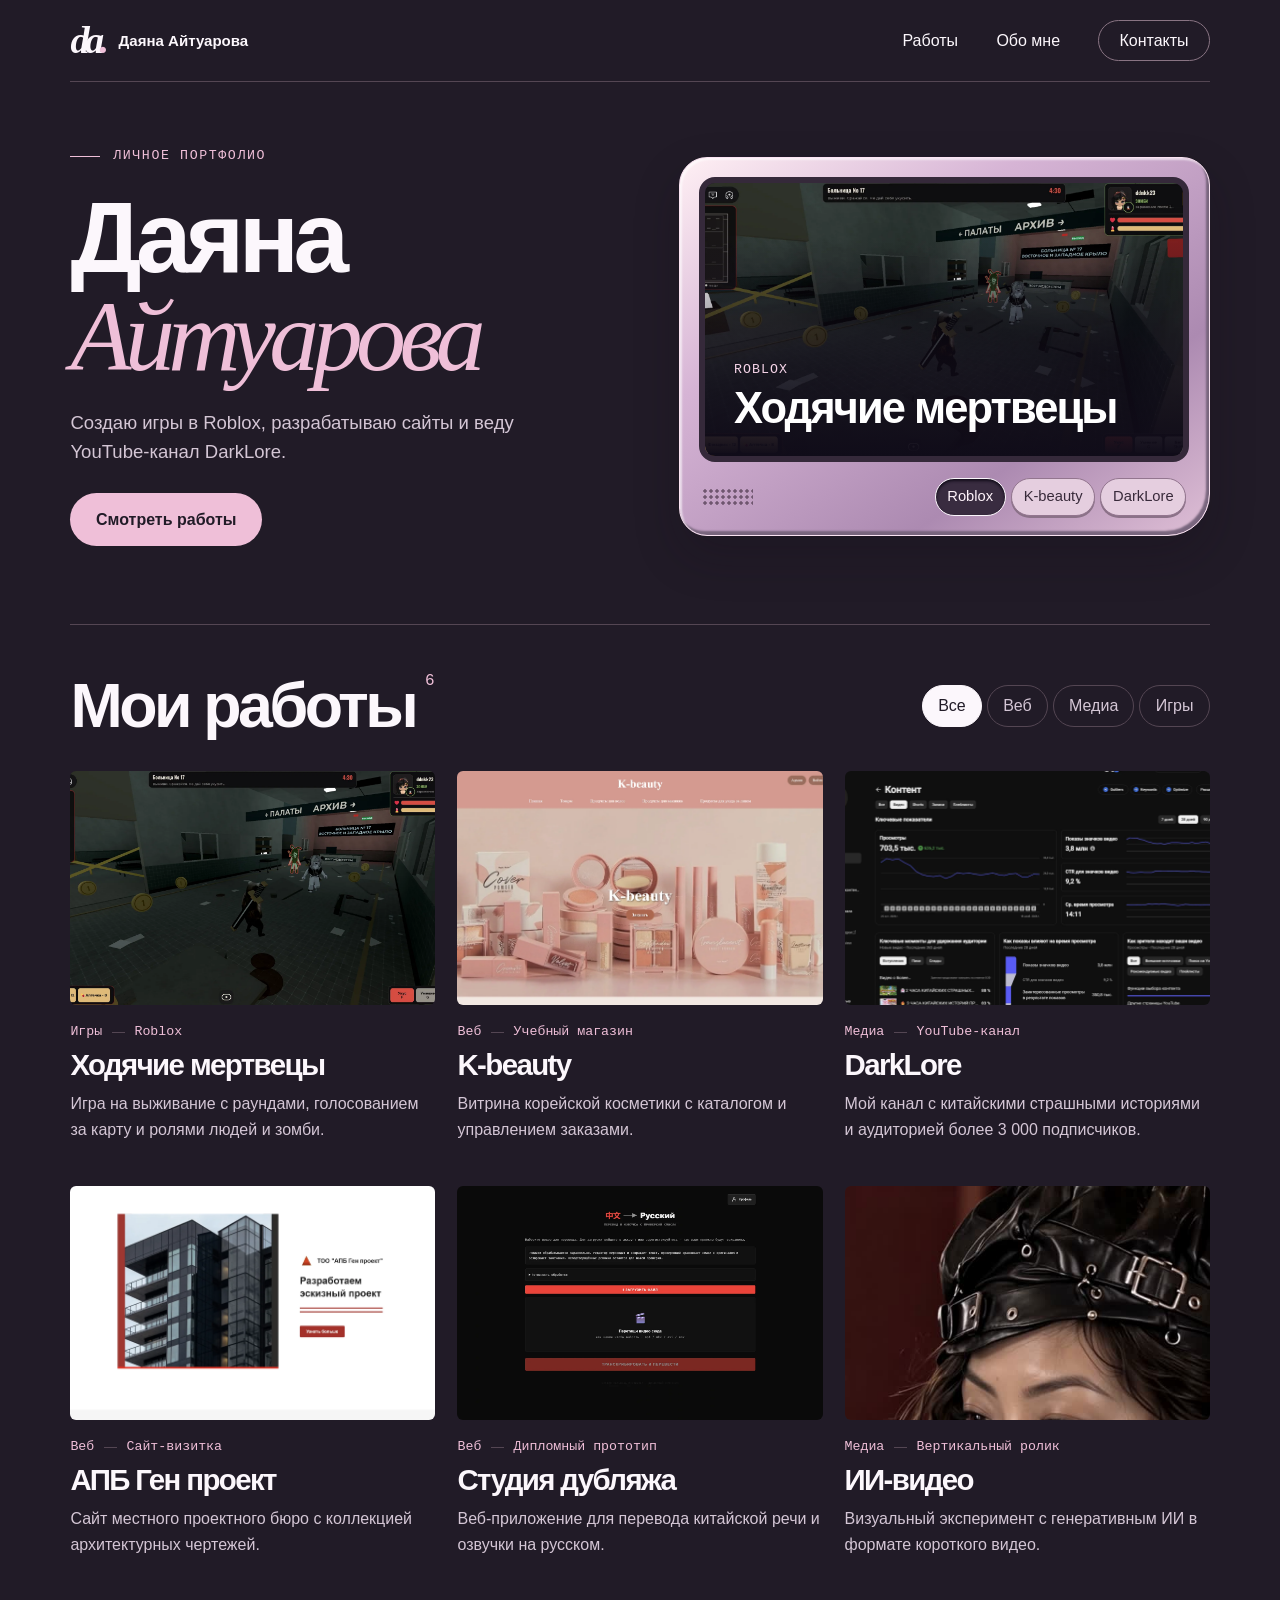
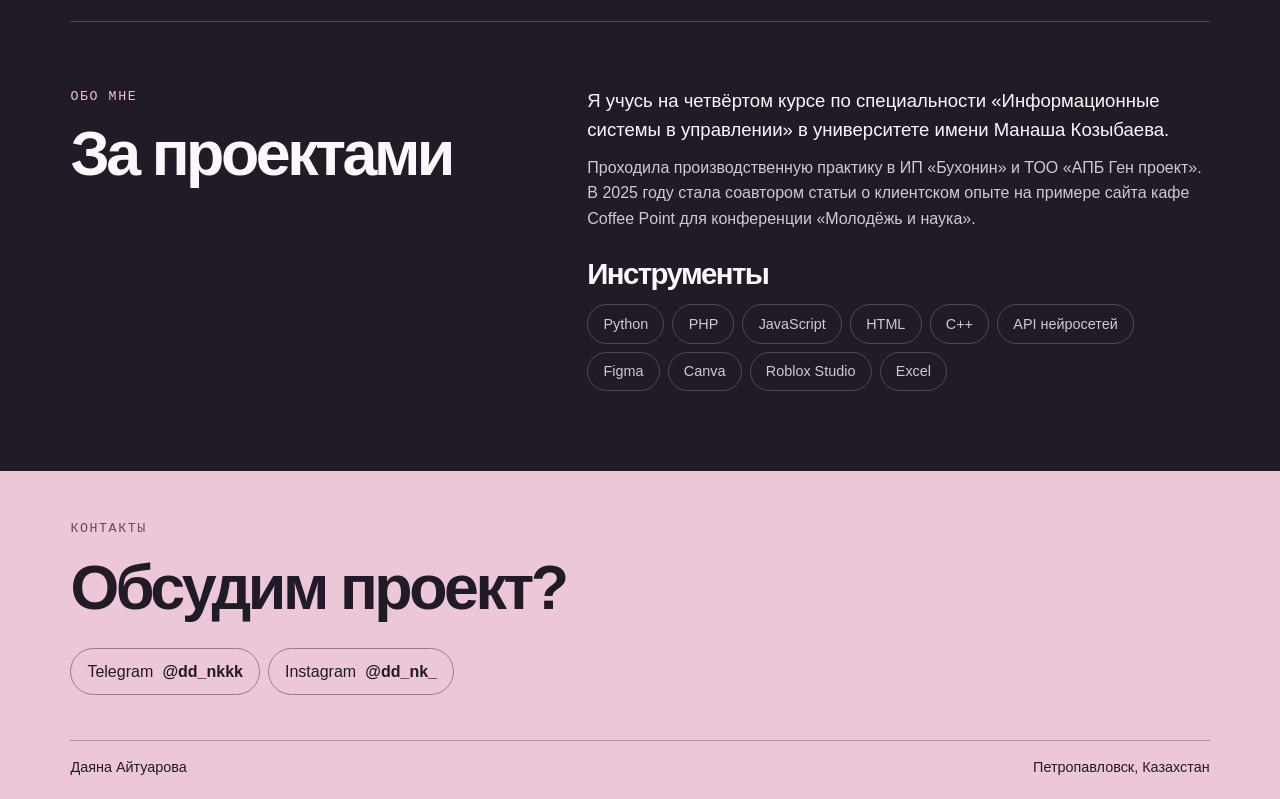
==== index.html @ 72740b99 "Опубликовать портфолио Даяны Айтуаровой" ====
<!doctype html><html lang="ru"><head><meta charset="utf-8"><meta name="viewport" content="width=device-width,initial-scale=1"><meta name="theme-color" content="#211b27"><title>Портфолио · Даяна Айтуарова</title><meta name="description" content="Портфолио Даяны Айтуаровой. Сайты, видео и игры."><link rel="stylesheet" href="style.css"></head><body id="top"><a class="skip" href="#main">К содержанию</a><header><a class="brand" href="#top" aria-label="Даяна Айтуарова, главная"><b>da<span>.</span></b><span>Даяна Айтуарова</span></a><nav aria-label="Основная навигация"><a href="#work">Работы</a><a href="#about">Обо мне</a><a class="nav-contact" href="#contact">Контакты</a></nav></header><main class="wrap" id="main"><section class="hero">
  <div class="hero-copy"><div class="eyebrow"><i></i> Личное портфолио</div><h1>Даяна<br><em>Айтуарова</em></h1>
    <p>Создаю игры в Roblox, разрабатываю сайты и веду YouTube-канал DarkLore.</p>
    <a class="btn" href="#work">Смотреть работы</a></div>
  <section class="showcase" aria-label="Избранные проекты">
    <div class="show-screen">
  <a class="show-frame theme-game" id="feature-0" href="walking-dead.html" >
    <img src="hospital.webp" alt="">
    <div class="frame-title"><small>Roblox</small><strong>Ходячие мертвецы</strong></div>
  </a>
  <a class="show-frame theme-beauty" id="feature-1" href="k-beauty.html" hidden>
    <img src="beauty.webp" alt="">
    <div class="frame-title"><small>Учебный магазин</small><strong>K-beauty</strong></div>
  </a>
  <a class="show-frame theme-channel" id="feature-2" href="darklore.html" hidden>
    <img src="youtube.webp" alt="">
    <div class="frame-title"><small>YouTube-канал</small><strong>DarkLore</strong></div>
  </a></div>
    <div class="show-dock"><div class="speaker" aria-hidden="true"></div><div class="switches" role="group" aria-label="Выбрать проект" hidden>
  <button type="button" aria-controls="feature-0" aria-pressed="true">Roblox</button>
  <button type="button" aria-controls="feature-1" aria-pressed="false">K-beauty</button>
  <button type="button" aria-controls="feature-2" aria-pressed="false">DarkLore</button></div></div>
  </section></section><section id="work"><div class="work-head"><h2>Мои работы<sup>6</sup></h2><div class="filters" aria-label="Фильтр проектов" hidden><button type="button" aria-pressed="true" data-filter="Все">Все</button><button type="button" aria-pressed="false" data-filter="Веб">Веб</button><button type="button" aria-pressed="false" data-filter="Медиа">Медиа</button><button type="button" aria-pressed="false" data-filter="Игры">Игры</button></div></div><div class="grid"><article data-kind="Игры"><a class="card" href="walking-dead.html"><div class="thumb walking-dead"><img loading="lazy" src="hospital.webp" alt=""></div><div class="meta">Игры <i></i> Roblox</div><h3>Ходячие мертвецы</h3><p>Игра на выживание с раундами, голосованием за карту и ролями людей и зомби.</p></a></article><article data-kind="Веб"><a class="card" href="k-beauty.html"><div class="thumb k-beauty"><img loading="lazy" src="beauty.webp" alt=""></div><div class="meta">Веб <i></i> Учебный магазин</div><h3>K-beauty</h3><p>Витрина корейской косметики с каталогом и управлением заказами.</p></a></article><article data-kind="Медиа"><a class="card" href="darklore.html"><div class="thumb darklore"><img loading="lazy" src="youtube.webp" alt=""></div><div class="meta">Медиа <i></i> YouTube-канал</div><h3>DarkLore</h3><p>Мой канал с китайскими страшными историями и аудиторией более 3 000 подписчиков.</p></a></article><article data-kind="Веб"><a class="card" href="gen-proekt.html"><div class="thumb gen-proekt"><img loading="lazy" src="arch.webp" alt=""></div><div class="meta">Веб <i></i> Сайт-визитка</div><h3>АПБ Ген проект</h3><p>Сайт местного проектного бюро с коллекцией архитектурных чертежей.</p></a></article><article data-kind="Веб"><a class="card" href="dubbing.html"><div class="thumb dubbing"><img loading="lazy" src="dub.webp" alt=""></div><div class="meta">Веб <i></i> Дипломный прототип</div><h3>Студия дубляжа</h3><p>Веб-приложение для перевода китайской речи и озвучки на русском.</p></a></article><article data-kind="Медиа"><a class="card" href="ai-film.html"><div class="thumb ai-film"><img loading="lazy" src="film.jpg" alt=""></div><div class="meta">Медиа <i></i> Вертикальный ролик</div><h3>ИИ-видео</h3><p>Визуальный эксперимент с генеративным ИИ в формате короткого видео.</p></a></article></div></section><section id="about" class="about"><div><div class="eyebrow">Обо мне</div><h2>За проектами</h2></div><div><p class="intro">Я учусь на четвёртом курсе по специальности «Информационные системы в управлении» в университете имени Манаша Козыбаева.</p><p>Проходила производственную практику в ИП «Бухонин» и ТОО «АПБ Ген проект». В 2025 году стала соавтором статьи о клиентском опыте на примере сайта кафе Coffee Point для конференции «Молодёжь и наука».</p><h3>Инструменты</h3><div class="tags"><span>Python</span><span>PHP</span><span>JavaScript</span><span>HTML</span><span>C++</span><span>API нейросетей</span><span>Figma</span><span>Canva</span><span>Roblox Studio</span><span>Excel</span></div></div></section></main><script src="filter.js"></script><footer id="contact"><div class="wrap"><div class="eyebrow">Контакты</div><h2>Обсудим проект?</h2><div class="contacts"><a href="https://t.me/dd_nkkk">Telegram <b>@dd_nkkk</b></a><a href="https://www.instagram.com/dd_nk_/">Instagram <b>@dd_nk_</b></a></div><div class="sign">Даяна Айтуарова <span>Петропавловск, Казахстан</span></div></div></footer></body></html>
---- style.css ----
:root{--ink:#211b27;--text:#fcf7fc;--muted:#d4c6d5;--pink:#efbfd8;--line:#544653;color-scheme:dark}
*{box-sizing:border-box}
body{background:var(--ink);color:var(--text);margin:0;font:1rem/1.6 Inter,"Segoe UI",Arial,sans-serif}
a{color:inherit;text-decoration:none}
a:focus-visible,button:focus-visible,video:focus-visible{outline:3px solid #e58efb;outline-offset:5px}
.skip{position:absolute;left:1rem;top:-5rem;background:white;color:black;padding:1rem;z-index:9}
.skip:focus{top:.5rem}
.wrap,header{width:min(1280px,89%);margin:auto}
header,.brand,nav,.meta,.eyebrow,.contacts,.work-head,.filters,.tags,.sign{display:flex;align-items:center}
header{justify-content:space-between;padding:20px 0;border-bottom:1px solid var(--line)}
.brand{gap:14px;font-size:.94rem;font-weight:600}
.brand b,.seal{font:italic bold 2.4rem/1 Georgia,serif;letter-spacing:-.12em}
.brand b span{color:var(--pink)}
nav{gap:clamp(1rem,3vw,3rem)}
nav a:hover,.back:hover{text-decoration:underline;text-underline-offset:5px}
.nav-contact{border:1px solid #897483;border-radius:3rem;padding:.43rem 1.25rem}
.hero{padding:64px 0 78px;display:grid;grid-template-columns:1.04fr 1fr;gap:5%;align-items:center}
.eyebrow,.meta,figcaption,small{font:500 .83rem/1.5 "IBM Plex Mono",Consolas,monospace}
.eyebrow{letter-spacing:.12em;text-transform:uppercase;gap:.8rem;color:var(--pink)}
.eyebrow i{width:30px;height:1px;background:currentColor}
h1,h2,h3,p,figure{margin:0}
h1,h2,h3{line-height:1.05;font-weight:550;letter-spacing:-.055em}
.hero h1{font-size:clamp(4rem,7.8vw,7.3rem);margin:23px 0;line-height:.98}
.hero em{font-family:"PT Serif",Georgia,serif;font-weight:400;color:var(--pink);letter-spacing:-.065em}
.hero-copy p,.intro{font-size:clamp(1.1rem,1.45vw,1.35rem);color:var(--muted);max-width:470px;line-height:1.55}
.btn{display:inline-block;margin-top:27px;background:var(--pink);color:var(--ink);border-radius:50px;padding:.85rem 1.6rem;font-weight:650}
.btn:hover{background:#ffe2f1}
.showcase{
  min-width:0;
  padding:clamp(12px,1.5vw,22px);
  background:linear-gradient(145deg,#fff0f4 0%,#d6b4d5 32%,#ac8ab1 72%,#dfbfd6);
  border:1px solid #fae3f2;
  border-radius:28px 28px 42px 28px;
  box-shadow:inset 2px 2px 2px #fff9, inset -3px -4px 2px #78657d, 0 20px 46px #130d193d;
}
.show-screen{overflow:hidden;border:6px solid #35293a;border-radius:16px;background:#211b27}
.show-frame{display:block;position:relative;aspect-ratio:1.75;isolation:isolate;overflow:hidden;color:white}
.show-frame img{width:100%;height:100%;object-fit:cover;display:block;transition:transform .45s}
.show-frame:hover img{transform:scale(1.035)}
.show-frame:focus-visible{outline-offset:-5px}
.show-frame::after{position:absolute;content:"";inset:0;background:linear-gradient(0deg,#100c19 0%,#17102188 38%,transparent 80%);z-index:0}
.frame-title{position:absolute;z-index:1;bottom:9%;left:6%;right:5%}
.frame-title small{display:block;color:#f4d3e7;letter-spacing:.08em;text-transform:uppercase}
.frame-title strong{display:block;font-size:clamp(1.5rem,3.4vw,3.2rem);line-height:1.08;letter-spacing:-.045em;margin-top:5px}
.show-dock{display:flex;justify-content:space-between;align-items:center;gap:8px;padding:16px 3px 0}
.speaker{width:clamp(20px,4vw,62px);height:18px;background:radial-gradient(circle,#6f566f 1.5px,transparent 1.8px) 0 0/6px 6px}
.switches{display:flex;gap:5px;flex-wrap:wrap}
.switches button{border:1px solid #93768f;color:#382a3a;background:#e5cedf;box-shadow:0 2px 0 #8b7288;padding:.4em .8em;font-size:.92rem}
.switches button[aria-pressed=true]{background:#392c40;color:#fff4fb;box-shadow:inset 0 2px 3px #110c19}
@media(prefers-reduced-motion:no-preference){.show-frame:not([hidden]){animation:screen-on .24s ease-out}@keyframes screen-on{from{opacity:.6}to{opacity:1}}}
#work,.about{border-top:1px solid var(--line);padding:48px 0 64px;scroll-margin-top:1rem}
h2{font-size:clamp(2.5rem,4.9vw,4.5rem)}
sup{font:500 1rem/1 Consolas,monospace;vertical-align:top;color:var(--pink);margin-left:.6rem}
.work-head,.sign{justify-content:space-between;gap:1rem;flex-wrap:wrap}
.filters{gap:5px;flex-wrap:wrap}
button,.tags span{background:none;color:var(--muted);border:1px solid var(--line);padding:.45rem .95rem;border-radius:2rem;font:inherit}
button{cursor:pointer}
button[aria-pressed=true]{background:var(--text);color:var(--ink);border-color:var(--text)}
[hidden]{display:none!important}
.grid{display:grid;grid-template-columns:repeat(3,minmax(0,1fr));gap:44px 22px;margin-top:32px}
.card{display:block}
.thumb{aspect-ratio:1.56;border-radius:6px;overflow:hidden;background:#29202c;display:grid;place-items:center}
.thumb img{display:block;width:100%;height:100%;object-fit:cover;transition:transform .3s}
.card:hover img{transform:scale(1.03)}
.thumb.ai-film img{object-position:50% 35%}
.meta{color:var(--pink);gap:.6rem;margin:17px 0 8px}
.meta i{width:13px;height:1px;background:var(--line)}
.card h3,.about h3{font-size:clamp(1.55rem,2.3vw,2.25rem)}
.card p,.about p{margin-top:10px;color:var(--muted)}
.about{display:grid;grid-template-columns:.85fr 1.15fr;gap:5%;padding:65px 0 80px}
.about h2{margin-top:14px}
.about .intro{max-width:100%;margin-top:0;color:var(--text)}
.about h3{margin:28px 0 14px}
.tags,.contacts{gap:8px;flex-wrap:wrap}
.tags span{font-size:.9rem}
footer{background:#ebc7d8;color:var(--ink);padding:48px 0 20px}
footer .eyebrow{color:#674858}footer h2{margin:16px 0 27px}
.contacts a{border:1px solid #977c8e;border-radius:3rem;padding:.6rem 1rem}
.contacts a:hover{background:#f9dfeb}
.contacts b{margin-left:.3rem}
.sign{border-top:1px solid #b092a3;margin-top:45px;padding-top:15px;font-size:.9rem}
.case{padding:34px 0 55px;max-width:1030px}
.back{text-decoration:underline;color:var(--muted)}
.case .meta{margin-top:48px}
.case h1{font-size:clamp(2.8rem,6.6vw,6rem)}
.case .intro{max-width:790px;margin:20px 0 14px}
.case figure{margin-top:38px}
.case figure img{display:block;width:100%;border-radius:6px}
figcaption{color:var(--muted);margin-top:8px}
.case video{display:block;width:min(100%,430px);max-height:78vh;margin:36px auto;background:#141116;border-radius:8px}
.case aside{margin:32px 0;padding:24px;background:#302634;border-radius:8px}
.case aside h2{font-size:2rem}.case aside p{color:var(--muted);margin:8px 0 20px}
.stats{display:grid;grid-template-columns:repeat(4,1fr);gap:16px}.stats b{display:block;color:var(--pink);font-size:1.8rem}
.next{display:block;border-top:1px solid var(--line);margin-top:50px;padding-top:25px;font-size:1.8rem}
.next small{display:block;color:var(--pink)}
@media(max-width:900px){.grid{grid-template-columns:repeat(2,minmax(0,1fr))}.hero{gap:3%;padding:48px 0}.hero h1{font-size:clamp(3.5rem,8.2vw,5rem)}}
@media(max-width:650px){.wrap,header{width:90%}.brand>span{display:none}header{padding:14px 0}nav{gap:14px;font-size:.92rem}.nav-contact{padding:.35rem .75rem}.hero{grid-template-columns:1fr;gap:30px;padding:38px 0}.hero h1{font-size:clamp(3.7rem,12vw,5.5rem)}.grid,.about{grid-template-columns:1fr}.grid{gap:32px}.about{gap:22px}.work-head{align-items:start}.stats{grid-template-columns:repeat(2,1fr)}.work-head h2{width:100%}.thumb{aspect-ratio:1.8}.case .meta{margin-top:30px}.tags span{padding:.32rem .7rem}}
@media(prefers-reduced-motion:reduce){*{transition:none!important}}
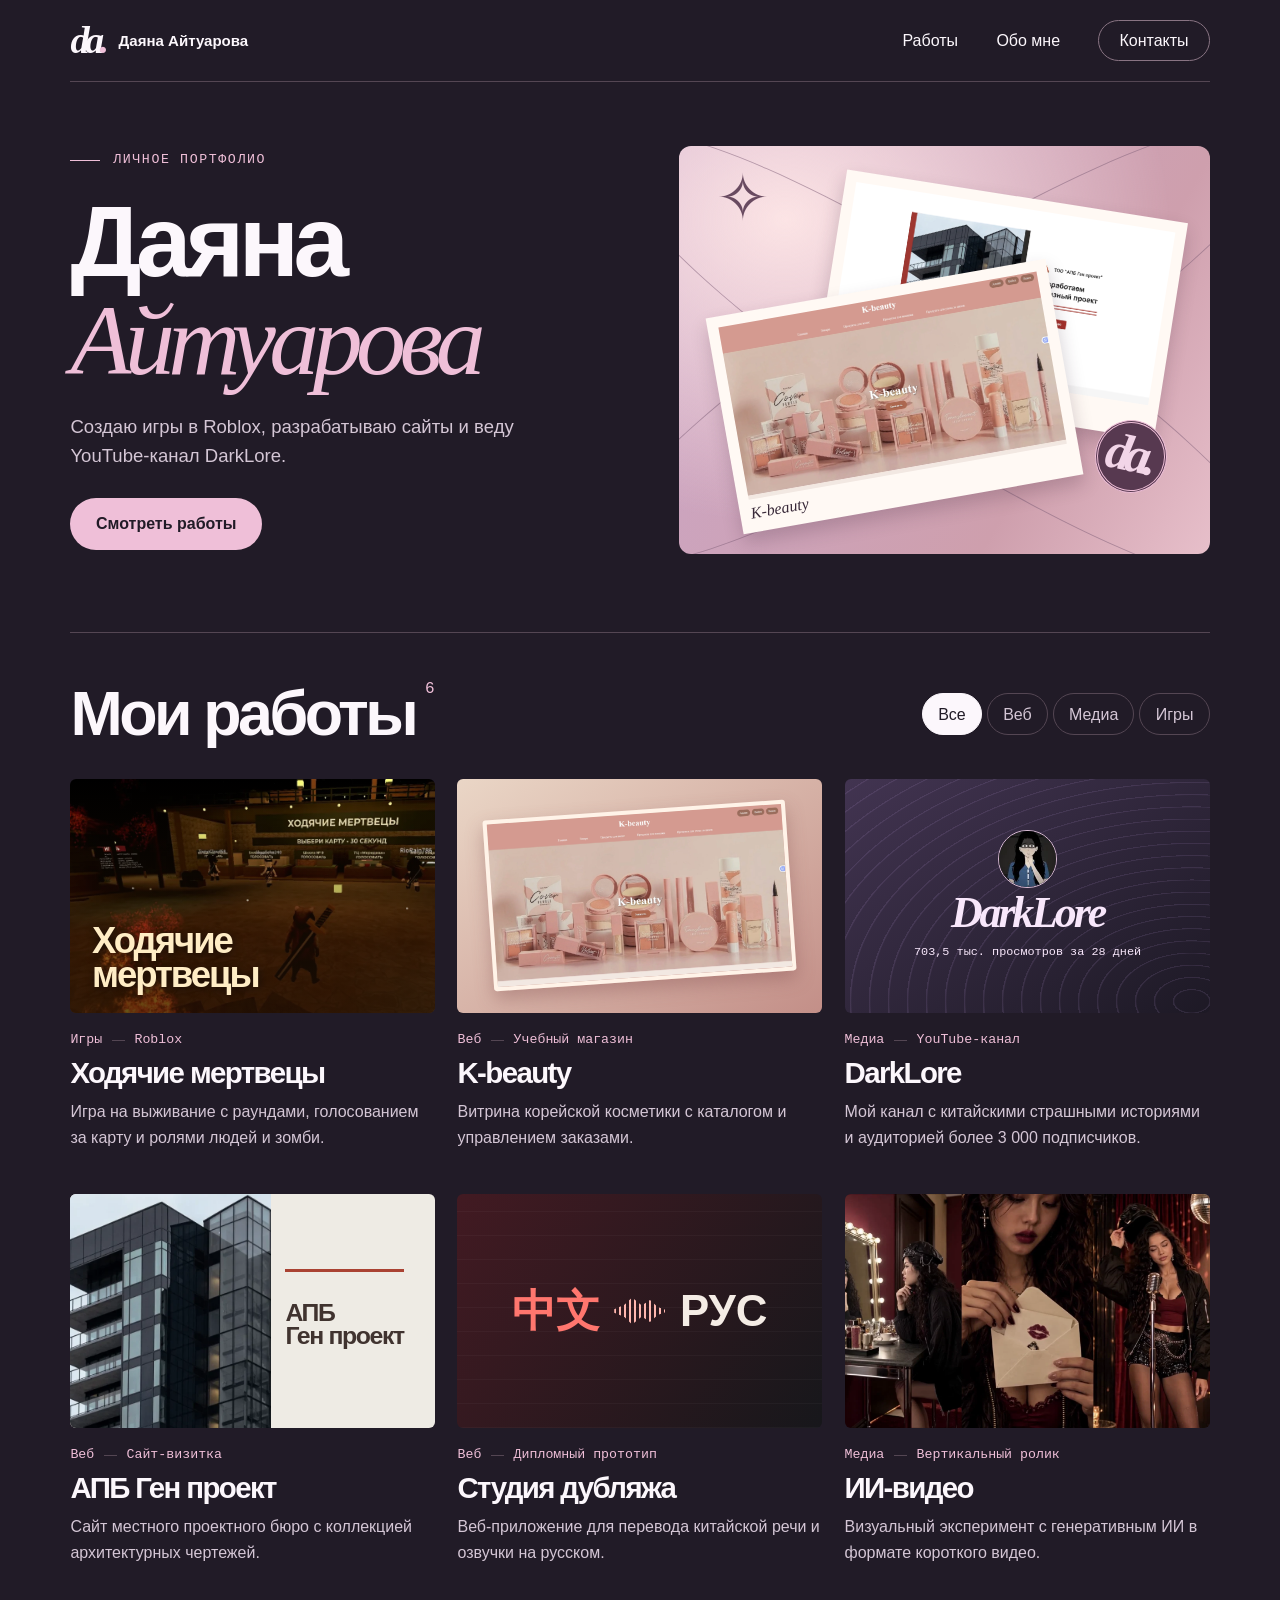
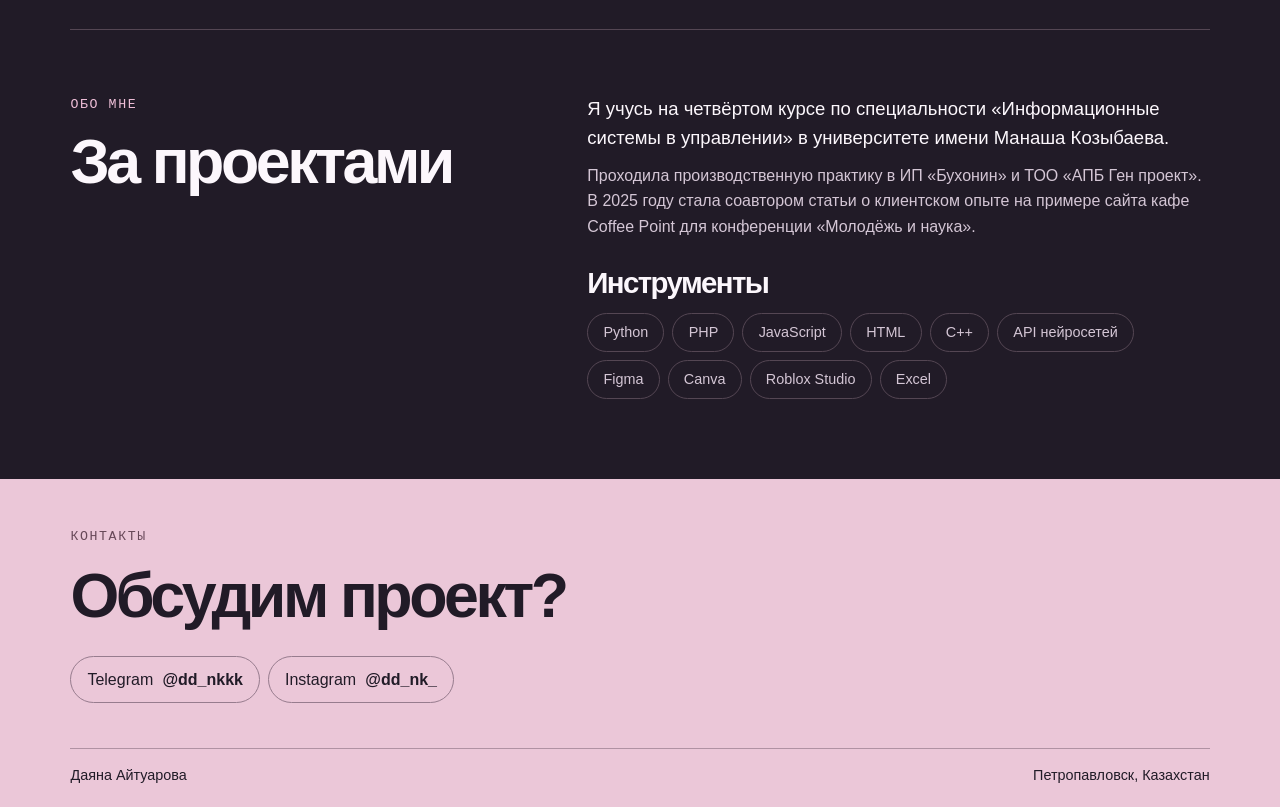
==== commit e3fc4ae1: "Вернуть коллаж и обновить обложки проектов" ====
--- a/index.html
+++ b/index.html
@@ -1,23 +1,2 @@
-<!doctype html><html lang="ru"><head><meta charset="utf-8"><meta name="viewport" content="width=device-width,initial-scale=1"><meta name="theme-color" content="#211b27"><title>Портфолио · Даяна Айтуарова</title><meta name="description" content="Портфолио Даяны Айтуаровой. Сайты, видео и игры."><link rel="stylesheet" href="style.css"></head><body id="top"><a class="skip" href="#main">К содержанию</a><header><a class="brand" href="#top" aria-label="Даяна Айтуарова, главная"><b>da<span>.</span></b><span>Даяна Айтуарова</span></a><nav aria-label="Основная навигация"><a href="#work">Работы</a><a href="#about">Обо мне</a><a class="nav-contact" href="#contact">Контакты</a></nav></header><main class="wrap" id="main"><section class="hero">
-  <div class="hero-copy"><div class="eyebrow"><i></i> Личное портфолио</div><h1>Даяна<br><em>Айтуарова</em></h1>
-    <p>Создаю игры в Roblox, разрабатываю сайты и веду YouTube-канал DarkLore.</p>
-    <a class="btn" href="#work">Смотреть работы</a></div>
-  <section class="showcase" aria-label="Избранные проекты">
-    <div class="show-screen">
-  <a class="show-frame theme-game" id="feature-0" href="walking-dead.html" >
-    <img src="hospital.webp" alt="">
-    <div class="frame-title"><small>Roblox</small><strong>Ходячие мертвецы</strong></div>
-  </a>
-  <a class="show-frame theme-beauty" id="feature-1" href="k-beauty.html" hidden>
-    <img src="beauty.webp" alt="">
-    <div class="frame-title"><small>Учебный магазин</small><strong>K-beauty</strong></div>
-  </a>
-  <a class="show-frame theme-channel" id="feature-2" href="darklore.html" hidden>
-    <img src="youtube.webp" alt="">
-    <div class="frame-title"><small>YouTube-канал</small><strong>DarkLore</strong></div>
-  </a></div>
-    <div class="show-dock"><div class="speaker" aria-hidden="true"></div><div class="switches" role="group" aria-label="Выбрать проект" hidden>
-  <button type="button" aria-controls="feature-0" aria-pressed="true">Roblox</button>
-  <button type="button" aria-controls="feature-1" aria-pressed="false">K-beauty</button>
-  <button type="button" aria-controls="feature-2" aria-pressed="false">DarkLore</button></div></div>
-  </section></section><section id="work"><div class="work-head"><h2>Мои работы<sup>6</sup></h2><div class="filters" aria-label="Фильтр проектов" hidden><button type="button" aria-pressed="true" data-filter="Все">Все</button><button type="button" aria-pressed="false" data-filter="Веб">Веб</button><button type="button" aria-pressed="false" data-filter="Медиа">Медиа</button><button type="button" aria-pressed="false" data-filter="Игры">Игры</button></div></div><div class="grid"><article data-kind="Игры"><a class="card" href="walking-dead.html"><div class="thumb walking-dead"><img loading="lazy" src="hospital.webp" alt=""></div><div class="meta">Игры <i></i> Roblox</div><h3>Ходячие мертвецы</h3><p>Игра на выживание с раундами, голосованием за карту и ролями людей и зомби.</p></a></article><article data-kind="Веб"><a class="card" href="k-beauty.html"><div class="thumb k-beauty"><img loading="lazy" src="beauty.webp" alt=""></div><div class="meta">Веб <i></i> Учебный магазин</div><h3>K-beauty</h3><p>Витрина корейской косметики с каталогом и управлением заказами.</p></a></article><article data-kind="Медиа"><a class="card" href="darklore.html"><div class="thumb darklore"><img loading="lazy" src="youtube.webp" alt=""></div><div class="meta">Медиа <i></i> YouTube-канал</div><h3>DarkLore</h3><p>Мой канал с китайскими страшными историями и аудиторией более 3 000 подписчиков.</p></a></article><article data-kind="Веб"><a class="card" href="gen-proekt.html"><div class="thumb gen-proekt"><img loading="lazy" src="arch.webp" alt=""></div><div class="meta">Веб <i></i> Сайт-визитка</div><h3>АПБ Ген проект</h3><p>Сайт местного проектного бюро с коллекцией архитектурных чертежей.</p></a></article><article data-kind="Веб"><a class="card" href="dubbing.html"><div class="thumb dubbing"><img loading="lazy" src="dub.webp" alt=""></div><div class="meta">Веб <i></i> Дипломный прототип</div><h3>Студия дубляжа</h3><p>Веб-приложение для перевода китайской речи и озвучки на русском.</p></a></article><article data-kind="Медиа"><a class="card" href="ai-film.html"><div class="thumb ai-film"><img loading="lazy" src="film.jpg" alt=""></div><div class="meta">Медиа <i></i> Вертикальный ролик</div><h3>ИИ-видео</h3><p>Визуальный эксперимент с генеративным ИИ в формате короткого видео.</p></a></article></div></section><section id="about" class="about"><div><div class="eyebrow">Обо мне</div><h2>За проектами</h2></div><div><p class="intro">Я учусь на четвёртом курсе по специальности «Информационные системы в управлении» в университете имени Манаша Козыбаева.</p><p>Проходила производственную практику в ИП «Бухонин» и ТОО «АПБ Ген проект». В 2025 году стала соавтором статьи о клиентском опыте на примере сайта кафе Coffee Point для конференции «Молодёжь и наука».</p><h3>Инструменты</h3><div class="tags"><span>Python</span><span>PHP</span><span>JavaScript</span><span>HTML</span><span>C++</span><span>API нейросетей</span><span>Figma</span><span>Canva</span><span>Roblox Studio</span><span>Excel</span></div></div></section></main><script src="filter.js"></script><footer id="contact"><div class="wrap"><div class="eyebrow">Контакты</div><h2>Обсудим проект?</h2><div class="contacts"><a href="https://t.me/dd_nkkk">Telegram <b>@dd_nkkk</b></a><a href="https://www.instagram.com/dd_nk_/">Instagram <b>@dd_nk_</b></a></div><div class="sign">Даяна Айтуарова <span>Петропавловск, Казахстан</span></div></div></footer></body></html>+<!doctype html><html lang="ru"><head><meta charset="utf-8"><meta name="viewport" content="width=device-width,initial-scale=1"><meta name="theme-color" content="#211b27"><title>Портфолио · Даяна Айтуарова</title><meta name="description" content="Портфолио Даяны Айтуаровой. Сайты, видео и игры."><link rel="stylesheet" href="style.css"></head><body id="top"><a class="skip" href="#main">К содержанию</a><header><a class="brand" href="#top" aria-label="Даяна Айтуарова, главная"><b>da<span>.</span></b><span>Даяна Айтуарова</span></a><nav aria-label="Основная навигация"><a href="#work">Работы</a><a href="#about">Обо мне</a><a class="nav-contact" href="#contact">Контакты</a></nav></header><main class="wrap" id="main"><section class="hero"><div class="hero-copy"><div class="eyebrow"><i></i> Личное портфолио</div><h1>Даяна<br><em>Айтуарова</em></h1><p>Создаю игры в Roblox, разрабатываю сайты и веду YouTube-канал DarkLore.</p><a class="btn" href="#work">Смотреть работы</a></div>
+<div class="folio"><div class="orbit"></div><div class="orbit two"></div><span class="spark" aria-hidden="true">✧</span><a class="print rear" href="gen-proekt.html"><img src="arch.webp" alt=""><span>АПБ Ген проект</span></a><a class="print front" href="k-beauty.html"><img src="beauty.webp" alt=""><span>K-beauty</span></a><div class="seal" aria-hidden="true">da.</div></div></section><section id="work"><div class="work-head"><h2>Мои работы<sup>6</sup></h2><div class="filters" aria-label="Фильтр проектов" hidden><button type="button" aria-pressed="true" data-filter="Все">Все</button><button type="button" aria-pressed="false" data-filter="Веб">Веб</button><button type="button" aria-pressed="false" data-filter="Медиа">Медиа</button><button type="button" aria-pressed="false" data-filter="Игры">Игры</button></div></div><div class="grid"><article data-kind="Игры"><a class="card" href="walking-dead.html"><div class="thumb walking-dead"><img src="lobby-cover.webp" alt=""><span class="game-wordmark">Ходячие<br>мертвецы</span></div><div class="meta">Игры <i></i> Roblox</div><h3>Ходячие мертвецы</h3><p>Игра на выживание с раундами, голосованием за карту и ролями людей и зомби.</p></a></article><article data-kind="Веб"><a class="card" href="k-beauty.html"><div class="thumb k-beauty"><img class="beauty-print" src="beauty.webp" alt=""></div><div class="meta">Веб <i></i> Учебный магазин</div><h3>K-beauty</h3><p>Витрина корейской косметики с каталогом и управлением заказами.</p></a></article><article data-kind="Медиа"><a class="card" href="darklore.html"><div class="thumb darklore"><div class="channel-mark"><img src="darklore-avatar.webp" alt=""><b>DarkLore</b><small>703,5 тыс. просмотров за 28 дней</small></div></div><div class="meta">Медиа <i></i> YouTube-канал</div><h3>DarkLore</h3><p>Мой канал с китайскими страшными историями и аудиторией более 3 000 подписчиков.</p></a></article><article data-kind="Веб"><a class="card" href="gen-proekt.html"><div class="thumb gen-proekt"><img class="building" src="arch-cover.webp" alt=""><strong class="bureau">АПБ<br>Ген проект</strong></div><div class="meta">Веб <i></i> Сайт-визитка</div><h3>АПБ Ген проект</h3><p>Сайт местного проектного бюро с коллекцией архитектурных чертежей.</p></a></article><article data-kind="Веб"><a class="card" href="dubbing.html"><div class="thumb dubbing"><div class="dub-mark"><span>中文</span><i aria-hidden="true"></i><b>РУС</b></div></div><div class="meta">Веб <i></i> Дипломный прототип</div><h3>Студия дубляжа</h3><p>Веб-приложение для перевода китайской речи и озвучки на русском.</p></a></article><article data-kind="Медиа"><a class="card" href="ai-film.html"><div class="thumb ai-film"><img src="film-strip.webp" alt="Три кадра ролика — у зеркала, письмо и сцена"></div><div class="meta">Медиа <i></i> Вертикальный ролик</div><h3>ИИ-видео</h3><p>Визуальный эксперимент с генеративным ИИ в формате короткого видео.</p></a></article></div></section><section id="about" class="about"><div><div class="eyebrow">Обо мне</div><h2>За проектами</h2></div><div><p class="intro">Я учусь на четвёртом курсе по специальности «Информационные системы в управлении» в университете имени Манаша Козыбаева.</p><p>Проходила производственную практику в ИП «Бухонин» и ТОО «АПБ Ген проект». В 2025 году стала соавтором статьи о клиентском опыте на примере сайта кафе Coffee Point для конференции «Молодёжь и наука».</p><h3>Инструменты</h3><div class="tags"><span>Python</span><span>PHP</span><span>JavaScript</span><span>HTML</span><span>C++</span><span>API нейросетей</span><span>Figma</span><span>Canva</span><span>Roblox Studio</span><span>Excel</span></div></div></section></main><script src="filter.js"></script><footer id="contact"><div class="wrap"><div class="eyebrow">Контакты</div><h2>Обсудим проект?</h2><div class="contacts"><a href="https://t.me/dd_nkkk">Telegram <b>@dd_nkkk</b></a><a href="https://www.instagram.com/dd_nk_/">Instagram <b>@dd_nk_</b></a></div><div class="sign">Даяна Айтуарова <span>Петропавловск, Казахстан</span></div></div></footer></body></html>
--- a/style.css
+++ b/style.css
@@ -25,29 +25,16 @@
 .hero-copy p,.intro{font-size:clamp(1.1rem,1.45vw,1.35rem);color:var(--muted);max-width:470px;line-height:1.55}
 .btn{display:inline-block;margin-top:27px;background:var(--pink);color:var(--ink);border-radius:50px;padding:.85rem 1.6rem;font-weight:650}
 .btn:hover{background:#ffe2f1}
-.showcase{
-  min-width:0;
-  padding:clamp(12px,1.5vw,22px);
-  background:linear-gradient(145deg,#fff0f4 0%,#d6b4d5 32%,#ac8ab1 72%,#dfbfd6);
-  border:1px solid #fae3f2;
-  border-radius:28px 28px 42px 28px;
-  box-shadow:inset 2px 2px 2px #fff9, inset -3px -4px 2px #78657d, 0 20px 46px #130d193d;
-}
-.show-screen{overflow:hidden;border:6px solid #35293a;border-radius:16px;background:#211b27}
-.show-frame{display:block;position:relative;aspect-ratio:1.75;isolation:isolate;overflow:hidden;color:white}
-.show-frame img{width:100%;height:100%;object-fit:cover;display:block;transition:transform .45s}
-.show-frame:hover img{transform:scale(1.035)}
-.show-frame:focus-visible{outline-offset:-5px}
-.show-frame::after{position:absolute;content:"";inset:0;background:linear-gradient(0deg,#100c19 0%,#17102188 38%,transparent 80%);z-index:0}
-.frame-title{position:absolute;z-index:1;bottom:9%;left:6%;right:5%}
-.frame-title small{display:block;color:#f4d3e7;letter-spacing:.08em;text-transform:uppercase}
-.frame-title strong{display:block;font-size:clamp(1.5rem,3.4vw,3.2rem);line-height:1.08;letter-spacing:-.045em;margin-top:5px}
-.show-dock{display:flex;justify-content:space-between;align-items:center;gap:8px;padding:16px 3px 0}
-.speaker{width:clamp(20px,4vw,62px);height:18px;background:radial-gradient(circle,#6f566f 1.5px,transparent 1.8px) 0 0/6px 6px}
-.switches{display:flex;gap:5px;flex-wrap:wrap}
-.switches button{border:1px solid #93768f;color:#382a3a;background:#e5cedf;box-shadow:0 2px 0 #8b7288;padding:.4em .8em;font-size:.92rem}
-.switches button[aria-pressed=true]{background:#392c40;color:#fff4fb;box-shadow:inset 0 2px 3px #110c19}
-@media(prefers-reduced-motion:no-preference){.show-frame:not([hidden]){animation:screen-on .24s ease-out}@keyframes screen-on{from{opacity:.6}to{opacity:1}}}
+.folio{position:relative;isolation:isolate;overflow:hidden;aspect-ratio:1.3;border-radius:12px;background:radial-gradient(ellipse at 20% 18%,#fce4e5,transparent 64%),linear-gradient(120deg,#cba7c8,#ce9fad 70%,#e7bfca);color:#392a39}
+.orbit{position:absolute;width:150%;height:40%;border:1px solid #80607988;border-radius:50%;top:28%;left:-25%;transform:rotate(-32deg)}
+.orbit.two{transform:rotate(33deg);top:32%}
+.spark{position:absolute;top:5%;left:7%;font:4rem/1 Georgia;color:#694a60}
+.print{position:absolute;width:65%;padding:2% 2% 1%;background:#fff9f4;box-shadow:0 9px 18px #38203536;transition:transform .25s}
+.print img{display:block;width:100%;aspect-ratio:1.85;object-fit:cover}
+.print span{display:block;font:italic 1rem/1.75 Georgia,serif}
+.print.rear{top:12%;right:7%;transform:rotate(9deg)}.print.front{left:8%;bottom:12%;transform:rotate(-10deg)}
+.print:hover,.print:focus-visible{transform:rotate(0) scale(1.04);z-index:2}
+.seal{position:absolute;pointer-events:none;right:8%;bottom:15%;background:#573950;color:#f2d5e8;font-size:clamp(2rem,4vw,4rem);border:3px double #efbfd8;padding:.1em .25em .21em .15em;border-radius:50%;transform:rotate(12deg)}
 #work,.about{border-top:1px solid var(--line);padding:48px 0 64px;scroll-margin-top:1rem}
 h2{font-size:clamp(2.5rem,4.9vw,4.5rem)}
 sup{font:500 1rem/1 Consolas,monospace;vertical-align:top;color:var(--pink);margin-left:.6rem}
@@ -96,3 +83,24 @@
 @media(max-width:900px){.grid{grid-template-columns:repeat(2,minmax(0,1fr))}.hero{gap:3%;padding:48px 0}.hero h1{font-size:clamp(3.5rem,8.2vw,5rem)}}
 @media(max-width:650px){.wrap,header{width:90%}.brand>span{display:none}header{padding:14px 0}nav{gap:14px;font-size:.92rem}.nav-contact{padding:.35rem .75rem}.hero{grid-template-columns:1fr;gap:30px;padding:38px 0}.hero h1{font-size:clamp(3.7rem,12vw,5.5rem)}.grid,.about{grid-template-columns:1fr}.grid{gap:32px}.about{gap:22px}.work-head{align-items:start}.stats{grid-template-columns:repeat(2,1fr)}.work-head h2{width:100%}.thumb{aspect-ratio:1.8}.case .meta{margin-top:30px}.tags span{padding:.32rem .7rem}}
 @media(prefers-reduced-motion:reduce){*{transition:none!important}}
+
+.thumb{position:relative;isolation:isolate;container-type:inline-size}
+.game-wordmark,.bureau{position:absolute;line-height:.93;font-weight:800;letter-spacing:-.055em}
+.game-wordmark{bottom:9%;left:6%;font-size:10cqw;color:#ffedc5;text-shadow:1px 2px 8px #170d08}
+.walking-dead::after{content:"";position:absolute;inset:0;background:linear-gradient(transparent,#241204b3);z-index:-1}
+.walking-dead img{z-index:-2}
+.thumb.k-beauty{background:linear-gradient(145deg,#ead6c6,#c38f88)}
+.thumb .beauty-print{width:83%;height:auto;border:4px solid #fff3e8;border-radius:3px;box-shadow:0 8px 18px #7c454959;transform:rotate(-4deg)}
+.card:hover .beauty-print{transform:rotate(-2deg) scale(1.03)}
+.darklore{background:repeating-radial-gradient(ellipse at 95% 95%,transparent 0 17px,#bb99db21 18px 19px),linear-gradient(145deg,#423451,#1d1925)}
+.channel-mark{text-align:center;color:#f8e7fb}
+.thumb .channel-mark img{border-radius:50%;width:16cqw;height:16cqw;margin:auto;border:1px solid #d8bad2}
+.channel-mark b{display:block;font:italic bold 12cqw/1.1 Georgia,serif;letter-spacing:-.07em}.channel-mark small{font-size:clamp(.74rem,3.2cqw,1rem)}
+.thumb.gen-proekt{background:#eeebe4;display:flex}
+.thumb .building{width:55%;object-position:center}
+.bureau{left:59%;top:32%;color:#40332f;font-size:6.8cqw;border-top:3px solid #aa4232;padding-top:8%}
+.thumb.dubbing{background:repeating-linear-gradient(0deg,#ffffff08 0 1px,transparent 1px 24px),linear-gradient(125deg,#421a22,#17171b)}
+.dub-mark{display:flex;align-items:center;gap:4cqw;color:#f4ece5;font-size:12cqw;line-height:1}
+.dub-mark span{color:#ff766e;font-weight:800}
+.dub-mark i{width:14cqw;height:8cqw;background:repeating-linear-gradient(90deg,#ffb6ae 0 2px,transparent 2px 5px);clip-path:polygon(0 44%,20% 29%,35% 4%,54% 31%,70% 12%,85% 36%,100% 46%,100% 54%,85% 64%,70% 88%,54% 69%,35% 96%,20% 71%,0 56%)}
+.thumb.ai-film img{object-position:center}
